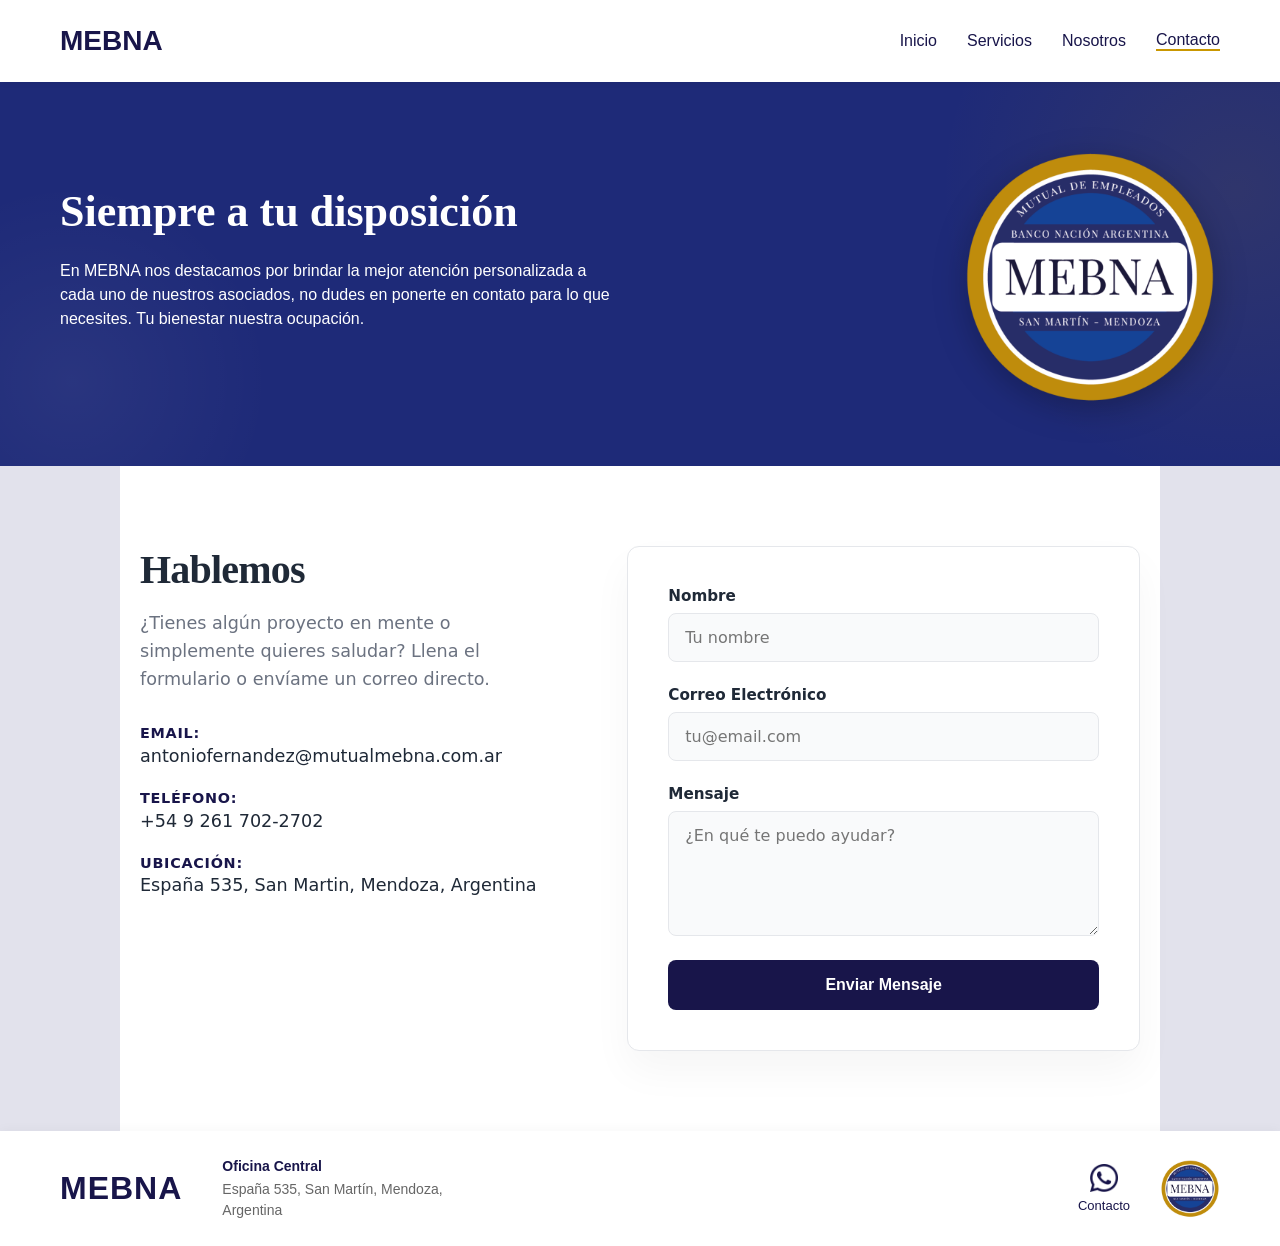
==== Contacto.html @ b6279d1c "Update Contacto.html" ====
<!DOCTYPE html>
<html lang="es">
<head>
    <meta charset="UTF-8">
    <meta name="viewport" content="width=device-width, initial-scale=1.0">
    <title>MEBNA - Contacto</title>
    <link rel="stylesheet" href="Contacto.css">
</head>
<body>

    <header class="site-header">
        <div class="header-container">
            <div class="logo">MEBNA</div>
            <nav class="nav-menu">
                <a href="index.html" class="nav-link ">Inicio</a>
                <div class="dropdown">
    <a href="Servicios.html" class="nav-link">
        Servicios
    </a>

    <div class="dropdown-menu">
        <a href="#">Seguros</a>
        <a href="S-Barrios.html">Loteos</a>
        <a href="#">Salud</a>
        <a href="#">Viajes</a>
    </div>
</div>
                <a href="#" class="nav-link">Nosotros</a>
                <a href="Contacto.hml" class="nav-link active">Contacto</a>
            </nav>
        </div>
    </header>

    <section class="hero-section">
        <div class="hero-container">
            <div class="hero-text">
                <h1>Siempre a tu disposición</h1>
                <p>En MEBNA nos destacamos por brindar la mejor atención personalizada a cada uno de nuestros asociados, no dudes en ponerte en contato para lo que necesites. Tu bienestar nuestra ocupación. </p>
            </div>
            <div class="hero-logo-mebna">
                <img src="imagenes/LogoMEBNA.png" alt="Logo Sello MEBNA" class="hero-badge-img">
            </div>
        </div>
    </section>

<section class="contact-section">
  <div class="contact-container">
    
    <div class="contact-info">
      <h2>Hablemos</h2>
      <p>¿Tienes algún proyecto en mente o simplemente quieres saludar? Llena el formulario o envíame un correo directo.</p>
      
      <div class="info-item">
        <strong>Email: </strong>
        <span>antoniofernandez@mutualmebna.com.ar</span>
      </div>
      <div class="info-item">
        <strong>Teléfono:</strong>
        <span>+54 9 261 702-2702</span>
      </div>
      <div class="info-item">
        <strong>Ubicación:</strong>
        <span>España 535, San Martin, Mendoza, Argentina</span>
      </div>
    </div>

    <div class="contact-form-wrapper">
      <form class="contact-form" action="#" method="POST">
        <div class="form-group">
          <label for="name">Nombre</label>
          <input type="text" id="name" name="name" placeholder="Tu nombre" required>
        </div>
        
        <div class="form-group">
          <label for="email">Correo Electrónico</label>
          <input type="email" id="email" name="email" placeholder="tu@email.com" required>
        </div>
        
        <div class="form-group">
          <label for="message">Mensaje</label>
          <textarea id="message" name="message" rows="5" placeholder="¿En qué te puedo ayudar?" required></textarea>
        </div>
        
        <button type="submit" class="submit-btn">Enviar Mensaje</button>
      </form>
    </div>

  </div>
</section>

    <footer class="site-footer">
        <div class="footer-container">
            
            <div class="footer-left">
                <span class="footer-brand">MEBNA</span>
                <div class="footer-address">
                    <strong>Oficina Central</strong>
                    España 535, San Martín, Mendoza,<br>
                    Argentina
                </div>
            </div>

            <div class="footer-right">
                <a href="https://wa.me/qr/OD4SC45O3FZXO1" class="footer-contact-link">
                    <img src="imagenes/IcoWps.png" alt="WhatsApp" class="footer-wp-icon">
                    <span>Contacto</span>
                </a>
                
                <img src="imagenes/LogoMEBNA.png" alt="Sello MEBNA" class="footer-logo">
            </div>

        </div>
    </footer>

</body>
</html>
---- Contacto.css ----
:root {
  --primary-color: #18154a; 
  --primary-hover: #1e2a78;
  --bg-color: #ffffff;      /* Fondo de la sección */
  --text-main: #1f2937;     /* Texto principal */
  --text-muted: #6b7280;    /* Texto secundario/descripciones */
  --input-bg: #f9fafb;      /* Fondo de los inputs */
  --input-border: #e5e7eb;  /* Borde de los inputs */
  --font-family: 'Inter', system-ui, sans-serif; /* Tu tipografía */
  --border-radius: 12px;    /* Qué tan redondeado quieres el diseño */
}
@import url('https://fonts.googleapis.com/css2?family=Inter:wght@300;500;600&family=Playfair+Display:wght@600;700&display=swap');

* {
    box-sizing: border-box;
    margin: 0;
    padding: 0;
}

html {
    scroll-behavior: smooth;
}

body {
    font-family: 'Inter', sans-serif;
    background-color: #e2e2ec;
    color: #18154a;
    display: flex;
    flex-direction: column;
    align-items: center;
    overflow-x: hidden;
    width: 100%;
}

h1, h2 {
    font-family: 'Playfair Display', serif;
}

a {
    text-decoration: none;
    color: inherit;
}
/*=========================
    MENÚ DESPLEGABLE
=========================*/

.dropdown{
    position: relative;
    display: inline-block;
}

.dropdown-menu{
    position:absolute;
    top:100%;
    left:50%;
    transform:translateX(-50%);
    margin-top:15px;

    min-width:190px;

    background:#fff;
    border-radius:12px;

    box-shadow:0 10px 30px rgba(0,0,0,.15);

    overflow:hidden;

    opacity:0;
    visibility:hidden;

    transition:.25s;
    z-index:999;
}

.dropdown:hover .dropdown-menu{
    opacity:1;
    visibility:visible;
    margin-top:8px;
}

.dropdown-menu a{
    display:block;
    padding:14px 20px;
    color:#1e2a78;
    text-decoration:none;
    font-weight:500;
    transition:.2s;
}

.dropdown-menu a:hover{
    background:#1e2a78;
    color:#fff;
}
/* ============================================================
   ANIMACIONES GLOBALES
   ============================================================ */
@keyframes fadeInUp {
    from {
        opacity: 0;
        transform: translateY(40px);
    }
    to {
        opacity: 1;
        transform: translateY(0);
    }
}

@keyframes fadeInLeft {
    from {
        opacity: 0;
        transform: translateX(-60px);
    }
    to {
        opacity: 1;
        transform: translateX(0);
    }
}

@keyframes fadeInRight {
    from {
        opacity: 0;
        transform: translateX(60px);
    }
    to {
        opacity: 1;
        transform: translateX(0);
    }
}

@keyframes scaleIn {
    from {
        opacity: 0;
        transform: scale(0.8);
    }
    to {
        opacity: 1;
        transform: scale(1);
    }
}

@keyframes float {
    0%, 100% {
        transform: translateY(0px);
    }
    50% {
        transform: translateY(-10px);
    }
}

@keyframes pulse {
    0%, 100% {
        transform: scale(1);
    }
    50% {
        transform: scale(1.05);
    }
}

@keyframes shimmer {
    0% {
        background-position: -200% center;
    }
    100% {
        background-position: 200% center;
    }
}

@keyframes slideInDown {
    from {
        opacity: 0;
        transform: translateY(-60px);
    }
    to {
        opacity: 1;
        transform: translateY(0);
    }
}

/* Clases de animación para elementos */
.animate-on-scroll {
    opacity: 0;
    transform: translateY(40px);
    transition: all 0.8s cubic-bezier(0.4, 0, 0.2, 1);
}

.animate-on-scroll.visible {
    opacity: 1;
    transform: translateY(0);
}

.animate-delay-1 {
    transition-delay: 0.1s;
}
.animate-delay-2 {
    transition-delay: 0.2s;
}
.animate-delay-3 {
    transition-delay: 0.3s;
}
.animate-delay-4 {
    transition-delay: 0.4s;
}
.animate-delay-5 {
    transition-delay: 0.5s;
}

/* ============================================================
   1. Header / Navbar
   ============================================================ */
.site-header {
    width: 100%;
    background-color: #ffffff;
    height: 82px;
    display: flex;
    justify-content: center;
    align-items: center;
    box-shadow: 0 2px 5px rgba(0,0,0,0.05);
    position: sticky;
    top: 0;
    z-index: 1000;
    animation: slideInDown 0.8s ease forwards;
}

.header-container {
    width: 100%;
    max-width: 1200px;
    display: flex;
    justify-content: space-between;
    align-items: center;
    padding: 0 20px;
}

.logo {
    font-size: 28px;
    font-weight: 600;
    color: #18154a;
    transition: transform 0.3s ease;
}

.logo:hover {
    transform: scale(1.05);
}

.nav-menu {
    display: flex;
    align-items: center;
    gap: 30px;
}

.nav-link {
    font-size: 16px;
    font-weight: 500;
    color: #18154a;
    position: relative;
    transition: color 0.3s ease;
}

.nav-link::after {
    content: '';
    position: absolute;
    bottom: -2px;
    left: 0;
    width: 0;
    height: 2px;
    background-color: #c99700;
    transition: width 0.3s ease;
}

.nav-link:hover::after {
    width: 100%;
}

.nav-link.active {
    border-bottom: 2px solid #c99700;
}

.nav-link.active::after {
    width: 100%;
}


.hero-section {
    width: 100%;
    background-color: #1e2a78;
    color: white;
    padding: 60px 0;
    display: flex;
    justify-content: center;
    position: relative;
    overflow: hidden;
}

.hero-section::before {
    content: '';
    position: absolute;
    top: -50%;
    right: -20%;
    width: 600px;
    height: 600px;
    background: radial-gradient(circle, rgba(201,151,0,0.1) 0%, transparent 70%);
    border-radius: 50%;
    animation: float 8s ease-in-out infinite;
}

.hero-section::after {
    content: '';
    position: absolute;
    bottom: -30%;
    left: -10%;
    width: 400px;
    height: 400px;
    background: radial-gradient(circle, rgba(255,255,255,0.05) 0%, transparent 70%);
    border-radius: 50%;
    animation: float 10s ease-in-out infinite reverse;
}

.hero-container {
    width: 100%;
    max-width: 1200px;
    display: flex;
    justify-content: space-between;
    align-items: center;
    padding: 0 20px;
    gap: 40px;
    position: relative;
    z-index: 1;
}

.hero-text {
    flex: 1;
    max-width: 600px;
    animation: fadeInLeft 1s ease forwards;
}

.hero-text h1 {
    font-size: 44px;
    font-weight: 700;
    line-height: 1.2;
    margin-bottom: 20px;
    animation: fadeInUp 0.8s ease 0.2s both;
}

.hero-text p {
    font-size: 16px;
    font-weight: 300;
    line-height: 1.5;
    margin-bottom: 30px;
    opacity: 0.9;
    animation: fadeInUp 0.8s ease 0.4s both;
}

.hero-buttons {
    display: flex;
    gap: 20px;
    animation: fadeInUp 0.8s ease 0.6s both;
}

.hero-logo-mebna {
    flex: 1;
    display: flex;
    justify-content: flex-end;
    align-items: center;
    animation: fadeInRight 1s ease forwards;
}

.hero-badge-img {
    width: 100%;
    max-width: 260px;
    height: auto;
    object-fit: contain;
    filter: drop-shadow(0px 8px 16px rgba(0, 0, 0, 0.25));
    animation: float 6s ease-in-out infinite;
}
/* =========================================
   ESTILOS BASE
   ========================================= */
.contact-section {
  font-family: var(--font-family);
  background-color: var(--bg-color);
  color: var(--text-main);
  padding: 80px 20px;
  display: flex;
  justify-content: center;
}

.contact-container {
  max-width: 1000px;
  width: 100%;
  display: grid;
  grid-template-columns: 1fr 1.2fr;
  gap: 60px;
  align-items: start;
}

/* --- Información de Contacto --- */
.contact-info h2 {
  font-size: 2.5rem;
  margin-bottom: 1rem;
  font-weight: 700;
  letter-spacing: -0.02em;
}

.contact-info p {
  color: var(--text-muted);
  line-height: 1.6;
  margin-bottom: 2rem;
  font-size: 1.1rem;
}

.info-item {
  margin-bottom: 1.5rem;
  display: flex;
  flex-direction: column;
}

.info-item strong {
  font-size: 0.9rem;
  text-transform: uppercase;
  letter-spacing: 0.05em;
  color: var(--primary-color);
  margin-bottom: 0.3rem;
}

.info-item span {
  font-size: 1.1rem;
  font-weight: 500;
}

/* --- Formulario --- */
.contact-form-wrapper {
  background: var(--bg-color);
  padding: 40px;
  border-radius: var(--border-radius);
  box-shadow: 0 20px 40px rgba(0, 0, 0, 0.04); /* Sombra suave y moderna */
  border: 1px solid var(--input-border);
}

.form-group {
  margin-bottom: 1.5rem;
  display: flex;
  flex-direction: column;
}

.form-group label {
  font-weight: 600;
  margin-bottom: 0.5rem;
  font-size: 0.95rem;
}

.form-group input,
.form-group textarea {
  width: 100%;
  padding: 14px 16px;
  border-radius: 8px;
  border: 1px solid var(--input-border);
  background-color: var(--input-bg);
  color: var(--text-main);
  font-size: 1rem;
  font-family: inherit;
  transition: all 0.3s ease;
  box-sizing: border-box;
}

/* Efecto focus fresco */
.form-group input:focus,
.form-group textarea:focus {
  outline: none;
  border-color: var(--primary-color);
  box-shadow: 0 0 0 4px rgba(99, 102, 241, 0.1);
  background-color: transparent;
}

textarea {
  resize: vertical;
}

/* --- Botón --- */
.submit-btn {
  background-color: var(--primary-color);
  color: white;
  border: none;
  padding: 16px 32px;
  font-size: 1rem;
  font-weight: 600;
  border-radius: 8px;
  cursor: pointer;
  transition: all 0.3s ease;
  width: 100%;
}

.submit-btn:hover {
  background-color: var(--primary-hover);
  transform: translateY(-2px);
  box-shadow: 0 8px 16px rgba(99, 102, 241, 0.2);
}

.site-footer {
    width: 100%;
    background-color: #ffffff;
    padding: 25px 0;
    box-shadow: 0 -2px 10px rgba(0,0,0,0.03); /* Sombra muy suave en el borde superior */
    margin-top: auto; /* Si el contenido es corto, empuja el footer al fondo */
}

.footer-container {
    width: 100%;
    max-width: 1200px;
    margin: 0 auto;
    padding: 0 20px;
    display: flex;
    justify-content: space-between;
    align-items: center;
}

/* --- Lado Izquierdo --- */
.footer-left {
    display: flex;
    align-items: center;
    gap: 40px;
}

.footer-brand {
    font-family: 'Inter', sans-serif;
    font-size: 32px;
    font-weight: 700;
    color: #18154a;
    letter-spacing: 1px;
}

.footer-address {
    font-family: 'Inter', sans-serif;
    font-size: 14px;
    color: #666; 
    line-height: 1.5;
}

.footer-address strong {
    color: #18154a;
    font-weight: 600;
    display: block;
    margin-bottom: 2px;
}

/* --- Lado Derecho --- */
.footer-right {
    display: flex;
    align-items: center;
    gap: 30px;
}

.footer-contact-link {
    display: flex;
    flex-direction: column;
    align-items: center;
    gap: 6px;
    color: #18154a;
    font-family: 'Inter', sans-serif;
    font-size: 13px;
    font-weight: 500;
    transition: all 0.3s ease;
}

.footer-contact-link:hover {
    transform: translateY(-3px);
    color: #c99700;
}

.footer-wp-icon {
    width: 28px;
    height: 28px;
    object-fit: contain;
}

.footer-logo {
    height: 60px;
    width: 60px;
    object-fit: contain;
}

/* =========================================
   RESPONSIVE (Móviles y Tablets)
   ========================================= */
@media (max-width: 768px) {
  .contact-container {
    grid-template-columns: 1fr;
    gap: 40px;
  }

  .contact-form-wrapper {
    padding: 30px 20px;
  }
  
  .contact-info h2 {
    font-size: 2rem;
  }
}
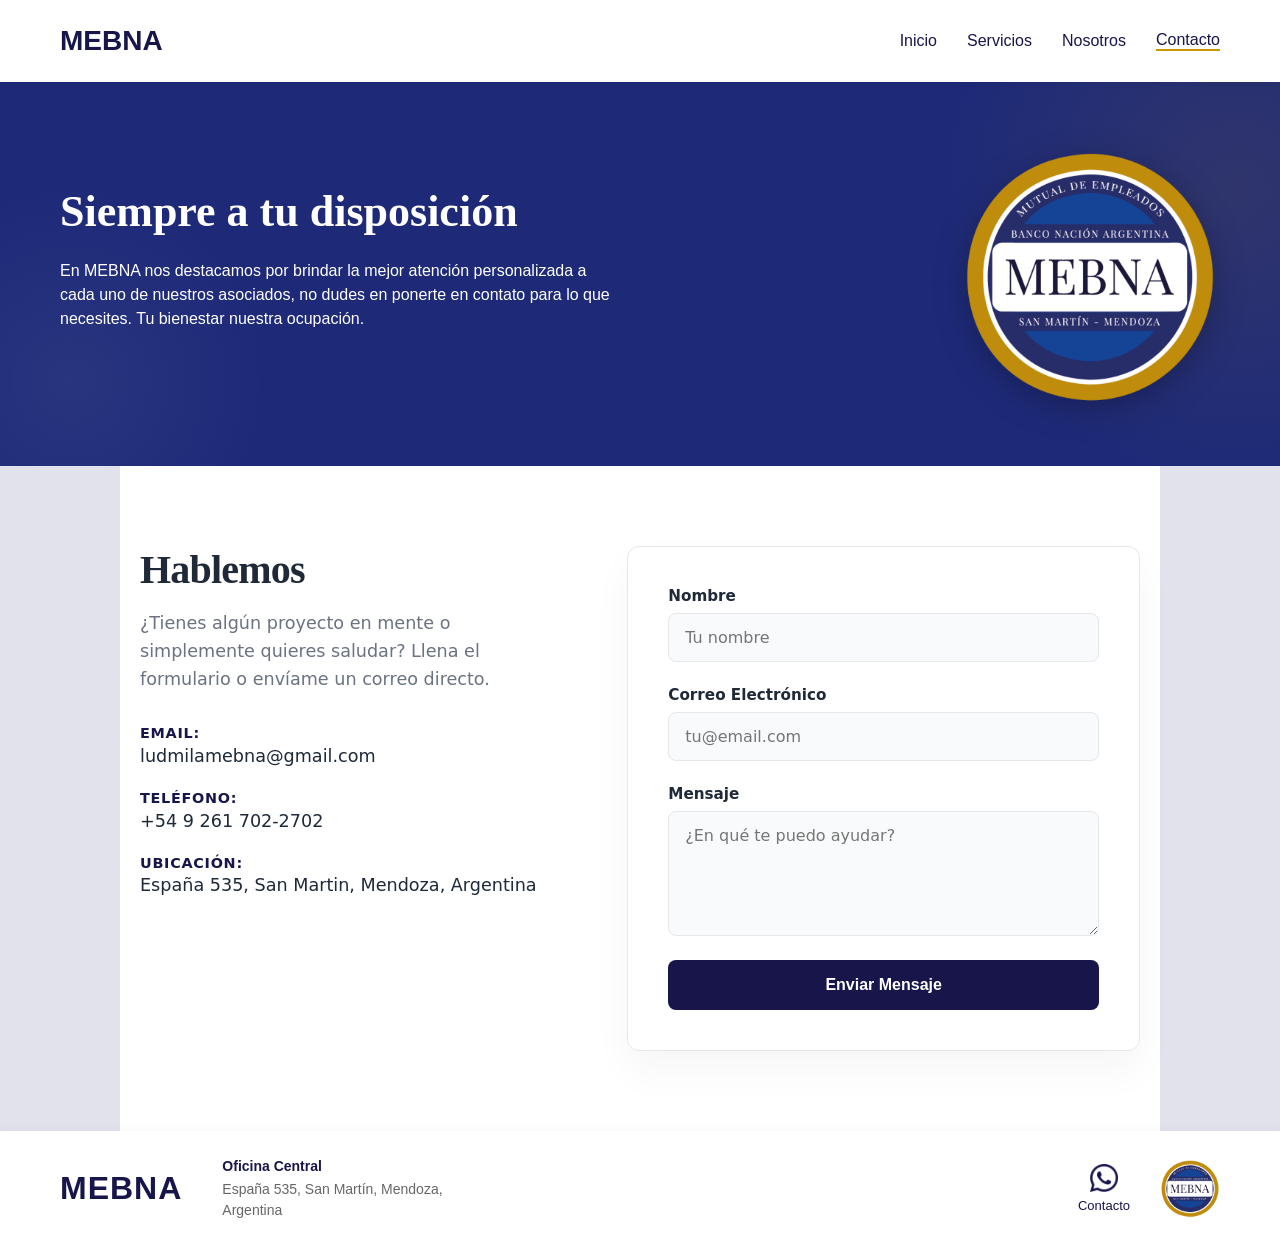
==== commit faa53c7b: "Update Contacto.html" ====
--- a/Contacto.html
+++ b/Contacto.html
@@ -3,7 +3,7 @@
 <head>
     <meta charset="UTF-8">
     <meta name="viewport" content="width=device-width, initial-scale=1.0">
-    <title>MEBNA - Contacto</title>
+    <title>MEBNA - Inicio</title>
     <link rel="stylesheet" href="Contacto.css">
 </head>
 <body>
@@ -26,7 +26,7 @@
     </div>
 </div>
                 <a href="#" class="nav-link">Nosotros</a>
-                <a href="Contacto.hml" class="nav-link active">Contacto</a>
+                <a href="#" class="nav-link active">Contacto</a>
             </nav>
         </div>
     </header>
@@ -52,7 +52,7 @@
       
       <div class="info-item">
         <strong>Email: </strong>
-        <span>antoniofernandez@mutualmebna.com.ar</span>
+        <span>ludmilamebna@gmail.com</span>
       </div>
       <div class="info-item">
         <strong>Teléfono:</strong>
@@ -65,24 +65,27 @@
     </div>
 
     <div class="contact-form-wrapper">
-      <form class="contact-form" action="#" method="POST">
-        <div class="form-group">
-          <label for="name">Nombre</label>
-          <input type="text" id="name" name="name" placeholder="Tu nombre" required>
-        </div>
-        
-        <div class="form-group">
-          <label for="email">Correo Electrónico</label>
-          <input type="email" id="email" name="email" placeholder="tu@email.com" required>
-        </div>
-        
-        <div class="form-group">
-          <label for="message">Mensaje</label>
-          <textarea id="message" name="message" rows="5" placeholder="¿En qué te puedo ayudar?" required></textarea>
-        </div>
-        
-        <button type="submit" class="submit-btn">Enviar Mensaje</button>
-      </form>
+      <form class="contact-form" action="https://formsubmit.co/antoniofernandez@mutualmebna.com.ar" method="POST">
+  <input type="hidden" name="_captcha" value="false">
+  <input type="hidden" name="_subject" value="Nueva consulta web de MEBNA">
+
+  <div class="form-group">
+    <label for="name">Nombre</label>
+    <input type="text" id="name" name="name" placeholder="Tu nombre" required>
+  </div>
+  
+  <div class="form-group">
+    <label for="email">Correo Electrónico</label>
+    <input type="email" id="email" name="email" placeholder="tu@email.com" required>
+  </div>
+  
+  <div class="form-group">
+    <label for="message">Mensaje</label>
+    <textarea id="message" name="message" rows="5" placeholder="¿En qué te puedo ayudar?" required></textarea>
+  </div>
+  
+  <button type="submit" class="submit-btn">Enviar Mensaje</button>
+</form>
     </div>
 
   </div>
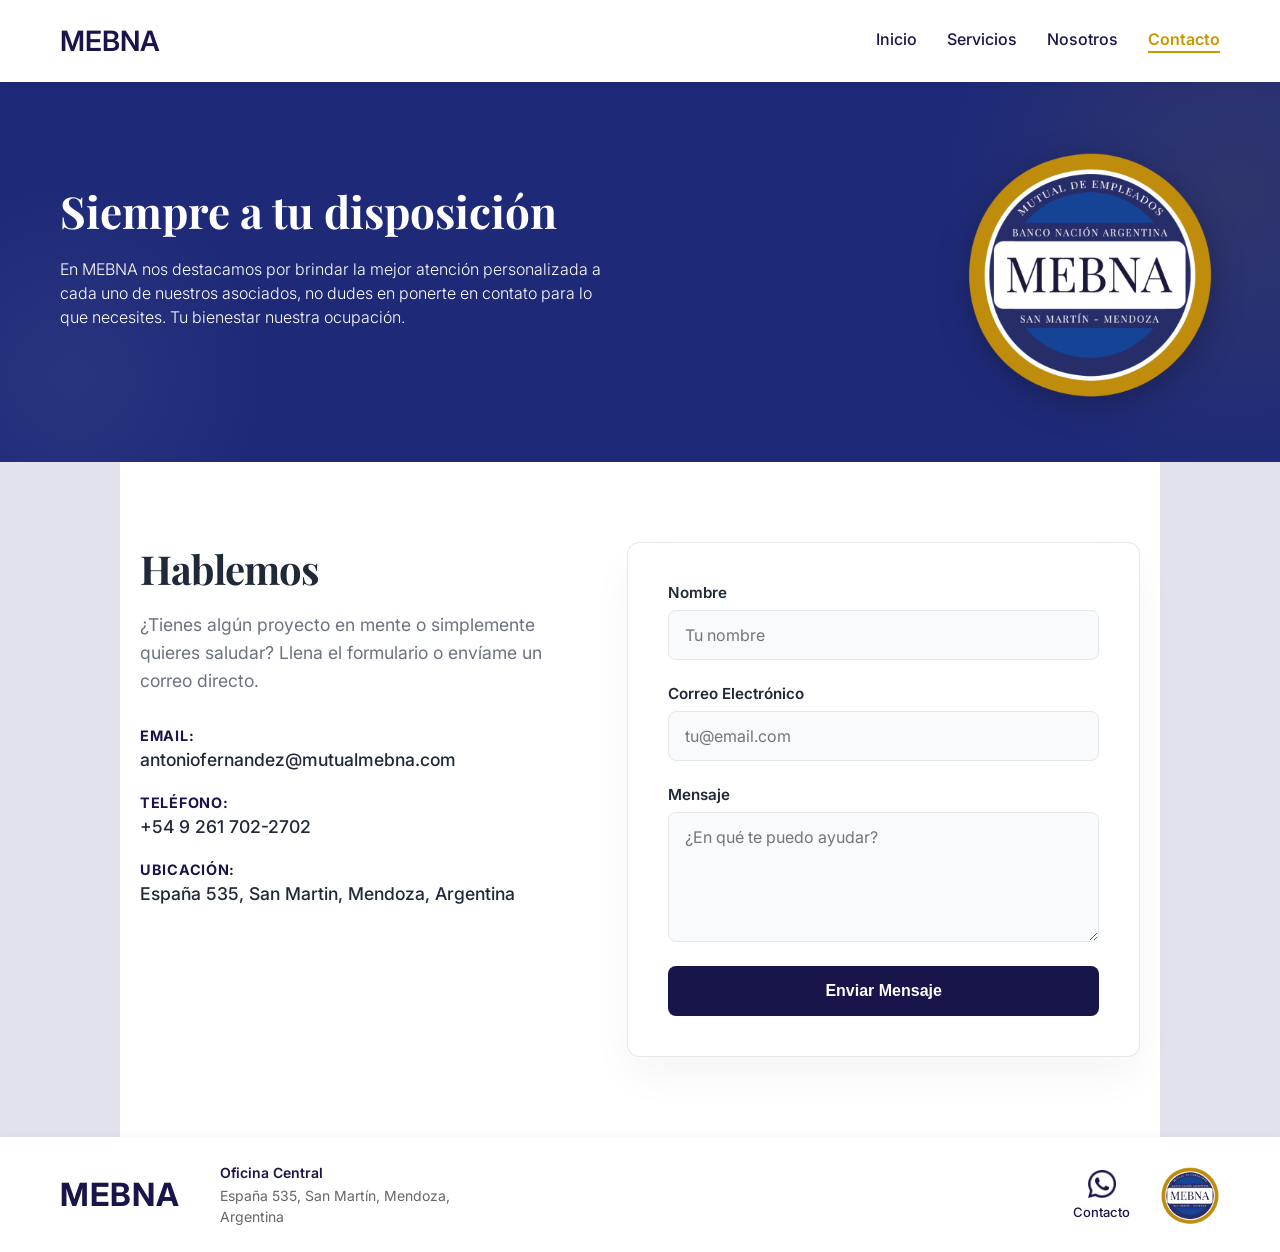
==== commit f9d313e0: "Update Contacto.html" ====
--- a/Contacto.html
+++ b/Contacto.html
@@ -52,7 +52,7 @@
       
       <div class="info-item">
         <strong>Email: </strong>
-        <span>ludmilamebna@gmail.com</span>
+        <span>antoniofernandez@mutualmebna.com</span>
       </div>
       <div class="info-item">
         <strong>Teléfono:</strong>
@@ -65,7 +65,7 @@
     </div>
 
     <div class="contact-form-wrapper">
-      <form class="contact-form" action="https://formsubmit.co/antoniofernandez@mutualmebna.com.ar" method="POST">
+      <form class="contact-form" action="https://formsubmit.com/ludmilamebna@gmail.com" method="POST">
   <input type="hidden" name="_captcha" value="false">
   <input type="hidden" name="_subject" value="Nueva consulta web de MEBNA">
 
--- a/Contacto.css
+++ b/Contacto.css
@@ -1,3 +1,4 @@
+@import url('https://fonts.googleapis.com/css2?family=Inter:wght@300;500;600&family=Playfair+Display:wght@600;700&display=swap');
 
 :root {
   --primary-color: #18154a; 
@@ -10,7 +11,7 @@
   --font-family: 'Inter', system-ui, sans-serif; /* Tu tipografía */
   --border-radius: 12px;    /* Qué tan redondeado quieres el diseño */
 }
-@import url('https://fonts.googleapis.com/css2?family=Inter:wght@300;500;600&family=Playfair+Display:wght@600;700&display=swap');
+
 
 * {
     box-sizing: border-box;
@@ -41,9 +42,158 @@
     text-decoration: none;
     color: inherit;
 }
-/*=========================
-    MENÚ DESPLEGABLE
-=========================*/
+
+
+
+/* ============================================================
+   ANIMACIONES GLOBALES
+   ============================================================ */
+@keyframes fadeInUp {
+    from {
+        opacity: 0;
+        transform: translateY(40px);
+    }
+    to {
+        opacity: 1;
+        transform: translateY(0);
+    }
+}
+
+@keyframes fadeInLeft {
+    from {
+        opacity: 0;
+        transform: translateX(-60px);
+    }
+    to {
+        opacity: 1;
+        transform: translateX(0);
+    }
+}
+
+@keyframes fadeInRight {
+    from {
+        opacity: 0;
+        transform: translateX(60px);
+    }
+    to {
+        opacity: 1;
+        transform: translateX(0);
+    }
+}
+
+@keyframes scaleIn {
+    from {
+        opacity: 0;
+        transform: scale(0.8);
+    }
+    to {
+        opacity: 1;
+        transform: scale(1);
+    }
+}
+
+@keyframes float {
+    0%, 100% {
+        transform: translateY(0px);
+    }
+    50% {
+        transform: translateY(-10px);
+    }
+}
+
+@keyframes pulse {
+    0%, 100% {
+        transform: scale(1);
+    }
+    50% {
+        transform: scale(1.05);
+    }
+}
+
+@keyframes shimmer {
+    0% {
+        background-position: -200% center;
+    }
+    100% {
+        background-position: 200% center;
+    }
+}
+
+@keyframes slideInDown {
+    from {
+        opacity: 0;
+        transform: translateY(-60px);
+    }
+    to {
+        opacity: 1;
+        transform: translateY(0);
+    }
+}
+
+/* Clases de animación para elementos */
+.animate-on-scroll {
+    opacity: 0;
+    transform: translateY(40px);
+    transition: all 0.8s cubic-bezier(0.4, 0, 0.2, 1);
+}
+
+.animate-on-scroll.visible {
+    opacity: 1;
+    transform: translateY(0);
+}
+
+.animate-delay-1 {
+    transition-delay: 0.1s;
+}
+.animate-delay-2 {
+    transition-delay: 0.2s;
+}
+.animate-delay-3 {
+    transition-delay: 0.3s;
+}
+.animate-delay-4 {
+    transition-delay: 0.4s;
+}
+.animate-delay-5 {
+    transition-delay: 0.5s;
+}
+
+/* ============================================================
+   1. Header / Navbar
+   ============================================================ */
+.site-header {
+    width: 100%;
+    background-color: #ffffff;
+    height: 82px;
+    display: flex;
+    justify-content: center;
+    align-items: center;
+    box-shadow: 0 2px 5px rgba(0,0,0,0.05);
+    position: sticky;
+    top: 0;
+    z-index: 1000;
+    animation: slideInDown 0.8s ease forwards;
+}
+
+.header-container {
+    width: 100%;
+    max-width: 1200px;
+    display: flex;
+    justify-content: space-between;
+    align-items: center;
+    padding: 0 20px;
+}
+
+.logo {
+    font-size: 28px;
+    font-weight: 600;
+    color: #18154a;
+    transition: transform 0.3s ease;
+}
+
+.logo:hover {
+    transform: scale(1.05);
+}
 
 .dropdown{
     position: relative;
@@ -89,163 +239,48 @@
 }
 
 .dropdown-menu a:hover{
-    background:#1e2a78;
+    background:#a9cef0;
     color:#fff;
 }
-/* ============================================================
-   ANIMACIONES GLOBALES
-   ============================================================ */
-@keyframes fadeInUp {
-    from {
-        opacity: 0;
-        transform: translateY(40px);
-    }
-    to {
-        opacity: 1;
-        transform: translateY(0);
-    }
-}
-
-@keyframes fadeInLeft {
-    from {
-        opacity: 0;
-        transform: translateX(-60px);
-    }
-    to {
-        opacity: 1;
-        transform: translateX(0);
-    }
-}
-
-@keyframes fadeInRight {
-    from {
-        opacity: 0;
-        transform: translateX(60px);
-    }
-    to {
-        opacity: 1;
-        transform: translateX(0);
-    }
-}
-
-@keyframes scaleIn {
-    from {
-        opacity: 0;
-        transform: scale(0.8);
-    }
-    to {
-        opacity: 1;
-        transform: scale(1);
-    }
-}
-
-@keyframes float {
-    0%, 100% {
-        transform: translateY(0px);
-    }
-    50% {
-        transform: translateY(-10px);
-    }
-}
-
-@keyframes pulse {
-    0%, 100% {
-        transform: scale(1);
-    }
-    50% {
-        transform: scale(1.05);
-    }
-}
-
-@keyframes shimmer {
-    0% {
-        background-position: -200% center;
-    }
-    100% {
-        background-position: 200% center;
-    }
-}
-
-@keyframes slideInDown {
-    from {
-        opacity: 0;
-        transform: translateY(-60px);
-    }
-    to {
-        opacity: 1;
-        transform: translateY(0);
-    }
-}
-
-/* Clases de animación para elementos */
-.animate-on-scroll {
-    opacity: 0;
-    transform: translateY(40px);
-    transition: all 0.8s cubic-bezier(0.4, 0, 0.2, 1);
-}
-
-.animate-on-scroll.visible {
-    opacity: 1;
-    transform: translateY(0);
-}
-
-.animate-delay-1 {
-    transition-delay: 0.1s;
-}
-.animate-delay-2 {
-    transition-delay: 0.2s;
-}
-.animate-delay-3 {
-    transition-delay: 0.3s;
-}
-.animate-delay-4 {
-    transition-delay: 0.4s;
-}
-.animate-delay-5 {
-    transition-delay: 0.5s;
-}
-
-/* ============================================================
-   1. Header / Navbar
-   ============================================================ */
-.site-header {
-    width: 100%;
-    background-color: #ffffff;
-    height: 82px;
-    display: flex;
-    justify-content: center;
-    align-items: center;
-    box-shadow: 0 2px 5px rgba(0,0,0,0.05);
-    position: sticky;
-    top: 0;
-    z-index: 1000;
-    animation: slideInDown 0.8s ease forwards;
-}
-
-.header-container {
-    width: 100%;
-    max-width: 1200px;
-    display: flex;
-    justify-content: space-between;
-    align-items: center;
-    padding: 0 20px;
-}
-
-.logo {
-    font-size: 28px;
+
+.nav-menu a:not(.btn-contact) {
+    font-size: 16px;
+    font-weight: 500;
+    color: #18154a;
+    position: relative;
+    transition: color 0.3s ease;
+    padding-bottom: 4px; 
+}
+
+/* La línea dorada inferior que se desliza */
+.nav-menu a:not(.btn-contact)::after {
+    content: '';
+    position: absolute;
+    bottom: 0;
+    left: 0;
+    width: 0;
+    height: 2px;
+    background-color: #c99700;
+    transition: width 0.3s ease;
+}
+
+.nav-menu a:not(.btn-contact):hover::after,
+.nav-menu a.active::after {
+    width: 100%;
+}
+
+.nav-menu a.active {
+    color: #c99700;
     font-weight: 600;
-    color: #18154a;
-    transition: transform 0.3s ease;
-}
-
-.logo:hover {
-    transform: scale(1.05);
-}
-
+}
 .nav-menu {
     display: flex;
     align-items: center;
     gap: 30px;
+    /* Añade estas 3 líneas: */
+    margin: 0;
+    padding: 0;
+    list-style: none;
 }
 
 .nav-link {
@@ -254,6 +289,10 @@
     color: #18154a;
     position: relative;
     transition: color 0.3s ease;
+    text-decoration: none; /* Asegura que no haya subrayado nativo */
+    /* Añade estas líneas: */
+    display: inline-flex;
+    align-items: center;
 }
 
 .nav-link::after {
@@ -271,13 +310,17 @@
     width: 100%;
 }
 
-.nav-link.active {
-    border-bottom: 2px solid #c99700;
-}
 
 .nav-link.active::after {
     width: 100%;
 }
+.nav-menu li {
+    display: flex;
+    align-items: center;
+}
+
+
+
 
 
 .hero-section {
@@ -368,10 +411,13 @@
     width: 100%;
     max-width: 260px;
     height: auto;
+    aspect-ratio: 1 / 1;
     object-fit: contain;
     filter: drop-shadow(0px 8px 16px rgba(0, 0, 0, 0.25));
     animation: float 6s ease-in-out infinite;
 }
+
+
 /* =========================================
    ESTILOS BASE
    ========================================= */
@@ -462,12 +508,12 @@
   box-sizing: border-box;
 }
 
-/* Efecto focus fresco */
+/* Efecto focus - corregido para usar la paleta del sitio (antes usaba violeta/índigo suelto) */
 .form-group input:focus,
 .form-group textarea:focus {
   outline: none;
   border-color: var(--primary-color);
-  box-shadow: 0 0 0 4px rgba(99, 102, 241, 0.1);
+  box-shadow: 0 0 0 4px rgba(24, 21, 74, 0.12);
   background-color: transparent;
 }
 
@@ -492,7 +538,28 @@
 .submit-btn:hover {
   background-color: var(--primary-hover);
   transform: translateY(-2px);
-  box-shadow: 0 8px 16px rgba(99, 102, 241, 0.2);
+  box-shadow: 0 8px 16px rgba(24, 21, 74, 0.2);
+}
+
+.submit-btn:disabled {
+  opacity: 0.6;
+  cursor: not-allowed;
+  transform: none;
+}
+
+.form-status {
+  margin-top: 14px;
+  font-size: 0.9rem;
+  font-weight: 500;
+  min-height: 1.2em;
+}
+
+.form-status.success {
+  color: #15803d;
+}
+
+.form-status.error {
+  color: #b91c1c;
 }
 
 .site-footer {
@@ -578,20 +645,153 @@
     object-fit: contain;
 }
 
-/* =========================================
-   RESPONSIVE (Móviles y Tablets)
-   ========================================= */
+@media (min-width: 1440px) {
+    .header-container,
+    .hero-container,
+    .about-container,
+    .services-section,
+    .contact-section,
+    .footer-container {
+        max-width: 1320px;
+    }
+}
+
+/* ---------- Tablets y Laptops Pequeñas (≤992px) ---------- */
+@media (max-width: 992px) {
+    /* Header */
+    .nav-menu {
+        gap: 15px; /* Reducimos el espacio entre links */
+    }
+
+    /* Hero Section: Apilamos el texto y la imagen */
+    .hero-container {
+        flex-direction: column;
+        text-align: center;
+        padding-top: 20px;
+    }
+    .hero-buttons {
+        justify-content: center;
+    }
+    .hero-logo-mebna {
+        justify-content: center;
+        margin-top: 30px;
+    }
+
+    /* About Section: Apilamos imagen y texto */
+    .about-container {
+        flex-direction: column;
+        text-align: center;
+    }
+    .about-img {
+        max-width: 80%;
+    }
+
+    /* Services: Permitimos que las tarjetas bajen de línea si no caben */
+    .services-grid {
+        flex-wrap: wrap; 
+    }
+
+    /* Footer: Apilamos las secciones */
+    .footer-container {
+        flex-direction: column;
+        gap: 30px;
+        text-align: center;
+    }
+    .footer-left, .footer-right {
+        flex-direction: column;
+        gap: 15px;
+    }
+}
+
 @media (max-width: 768px) {
-  .contact-container {
-    grid-template-columns: 1fr;
-    gap: 40px;
-  }
-
-  .contact-form-wrapper {
-    padding: 30px 20px;
-  }
-  
-  .contact-info h2 {
-    font-size: 2rem;
-  }
-}+    /* Carrusel deslizable para Servicios y Razones */
+    .services-grid, 
+    .why-grid {
+        flex-wrap: nowrap !important; /* Evita que bajen a la siguiente línea */
+        overflow-x: auto; /* Habilita el desplazamiento horizontal */
+        overflow-y: hidden;
+        padding-bottom: 15px; /* Espacio para la barra de scroll */
+        scroll-snap-type: x mandatory; /* Hace que el deslizamiento sea suave y encaje */
+        -webkit-overflow-scrolling: touch;
+        justify-content: flex-start;
+    }
+
+    .service-card, 
+    .why-card {
+        flex: 0 0 auto; /* Evita que las tarjetas se deformen */
+        width: 260px; /* Mantienen un tamaño legible */
+        scroll-snap-align: center; /* Centra la tarjeta al deslizar */
+    }
+}
+
+/* ---------- Móviles Pequeños (≤480px) ---------- */
+@media (max-width: 480px) {
+    /* Navegación */
+    .logo {
+        font-size: 24px;
+    }
+    .nav-link {
+        font-size: 14px;
+    }
+    .btn-contact {
+        padding: 8px 20px;
+        font-size: 14px;
+    }
+
+    /* Hero */
+    .hero-text h1 {
+        font-size: 28px;
+    }
+    .hero-badge-img {
+        max-width: 200px;
+    }
+
+    /* About */
+    .about-text-box h2 {
+        font-size: 26px;
+    }
+    .about-text-box p {
+        font-size: 15px;
+    }
+    .about-img {
+        max-width: 100%; /* La imagen ocupa todo el ancho disponible */
+    }
+
+    /* Secciones Generales */
+    .section-title-box h2 {
+        font-size: 28px;
+    }
+    .service-card {
+        padding: 25px 18px;
+        min-width: 100%; /* Fuerza a las tarjetas a ocupar todo el ancho */
+    }
+    .why-card {
+        padding: 22px 15px;
+    }
+
+    /* Contacto */
+    .contact-section h2 {
+        font-size: 24px;
+        text-align: center;
+    }
+    .contact-box {
+        flex-direction: column;
+        text-align: center;
+        gap: 15px;
+    }
+    .wp-icon {
+        width: 65px;
+        height: 65px;
+    }
+
+    /* Convenios y Footer */
+    .agreements-container h2 {
+        font-size: 26px;
+    }
+    .brand-item img {
+        height: 60px;
+    }
+    .footer-brand {
+        font-size: 26px;
+    }
+}
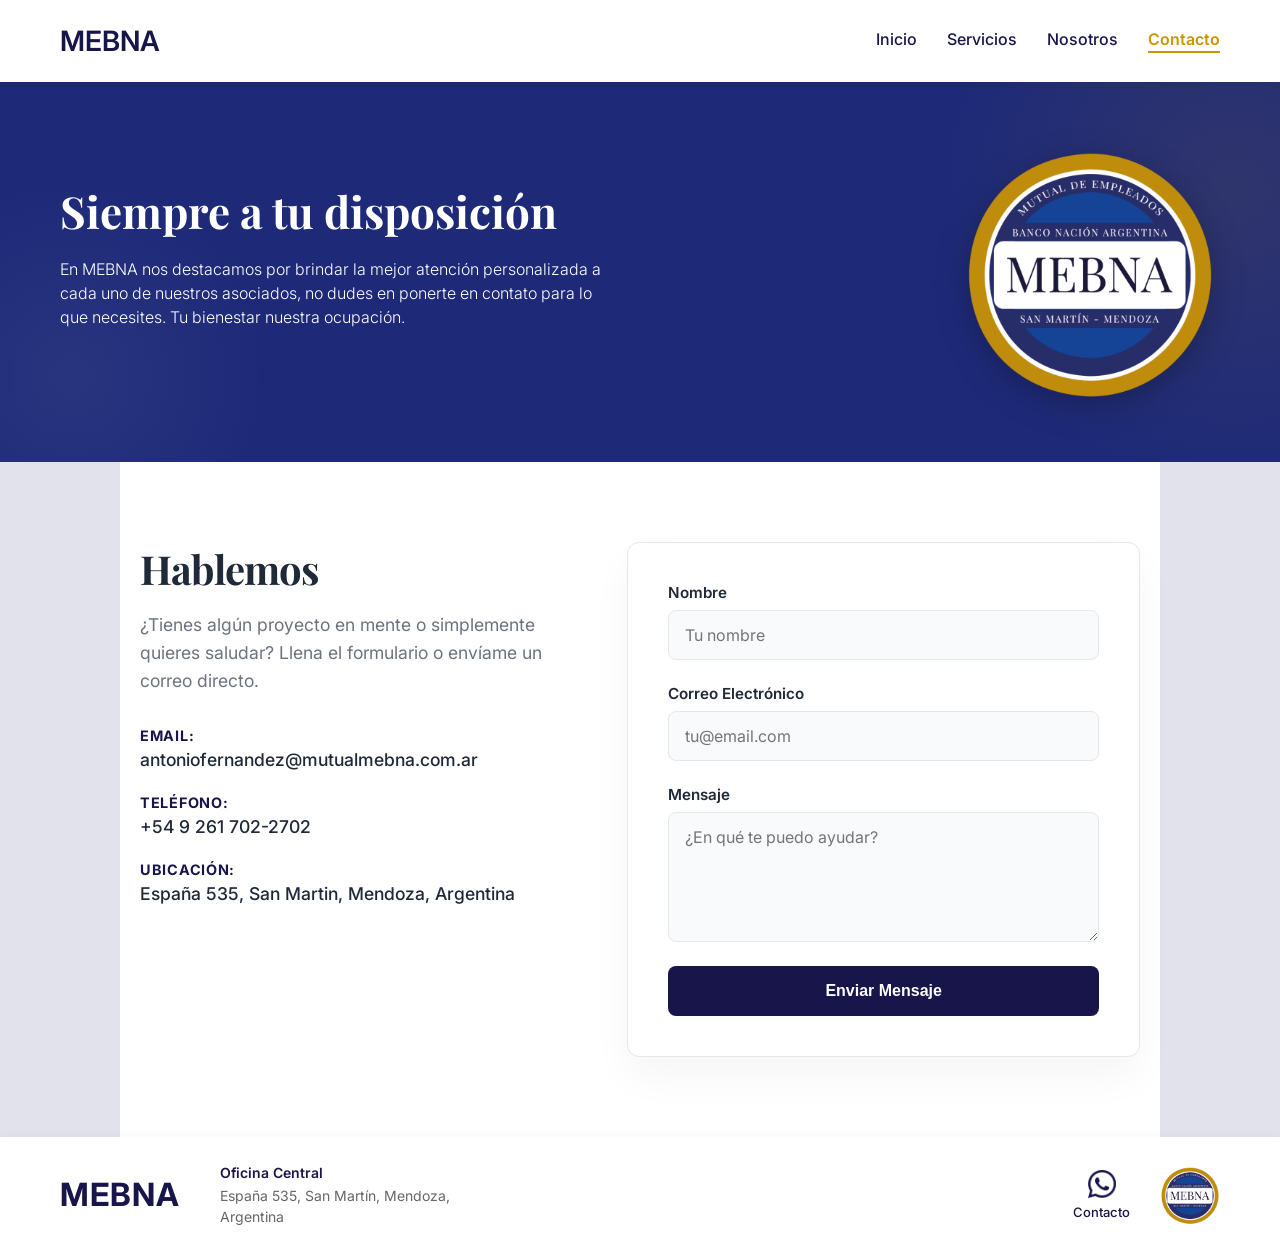
==== commit 4ae0e388: "Update Contacto.html" ====
--- a/Contacto.html
+++ b/Contacto.html
@@ -52,7 +52,7 @@
       
       <div class="info-item">
         <strong>Email: </strong>
-        <span>antoniofernandez@mutualmebna.com</span>
+        <span>antoniofernandez@mutualmebna.com.ar</span>
       </div>
       <div class="info-item">
         <strong>Teléfono:</strong>
@@ -64,29 +64,30 @@
       </div>
     </div>
 
-    <div class="contact-form-wrapper">
-      <form class="contact-form" action="https://formsubmit.com/ludmilamebna@gmail.com" method="POST">
-  <input type="hidden" name="_captcha" value="false">
-  <input type="hidden" name="_subject" value="Nueva consulta web de MEBNA">
-
-  <div class="form-group">
-    <label for="name">Nombre</label>
-    <input type="text" id="name" name="name" placeholder="Tu nombre" required>
-  </div>
-  
-  <div class="form-group">
-    <label for="email">Correo Electrónico</label>
-    <input type="email" id="email" name="email" placeholder="tu@email.com" required>
-  </div>
-  
-  <div class="form-group">
-    <label for="message">Mensaje</label>
-    <textarea id="message" name="message" rows="5" placeholder="¿En qué te puedo ayudar?" required></textarea>
-  </div>
-  
-  <button type="submit" class="submit-btn">Enviar Mensaje</button>
-</form>
-    </div>
+    <!-- Se corrigió la URL eliminando espacios y agregando el correo real -->
+    <form action="https://formsubmit.co/ludmilamebna@gmail.com" method="POST">
+      <div class="contact-form-wrapper">
+        <input type="hidden" name="_captcha" value="false">
+        <input type="hidden" name="_subject" value="Nueva consulta web de MEBNA">
+        
+        <div class="form-group">
+          <label for="name">Nombre</label>
+          <input type="text" id="name" name="name" placeholder="Tu nombre" required>
+        </div>
+        
+        <div class="form-group">
+          <label for="email">Correo Electrónico</label>
+          <input type="email" id="email" name="email" placeholder="tu@email.com" required>
+        </div>
+        
+        <div class="form-group">
+          <label for="message">Mensaje</label>
+          <textarea id="message" name="message" rows="5" placeholder="¿En qué te puedo ayudar?" required></textarea>
+        </div>
+        
+        <button type="submit" class="submit-btn">Enviar Mensaje</button>
+      </div>
+    </form> <!-- Faltaba esta etiqueta de cierre -->
 
   </div>
 </section>
